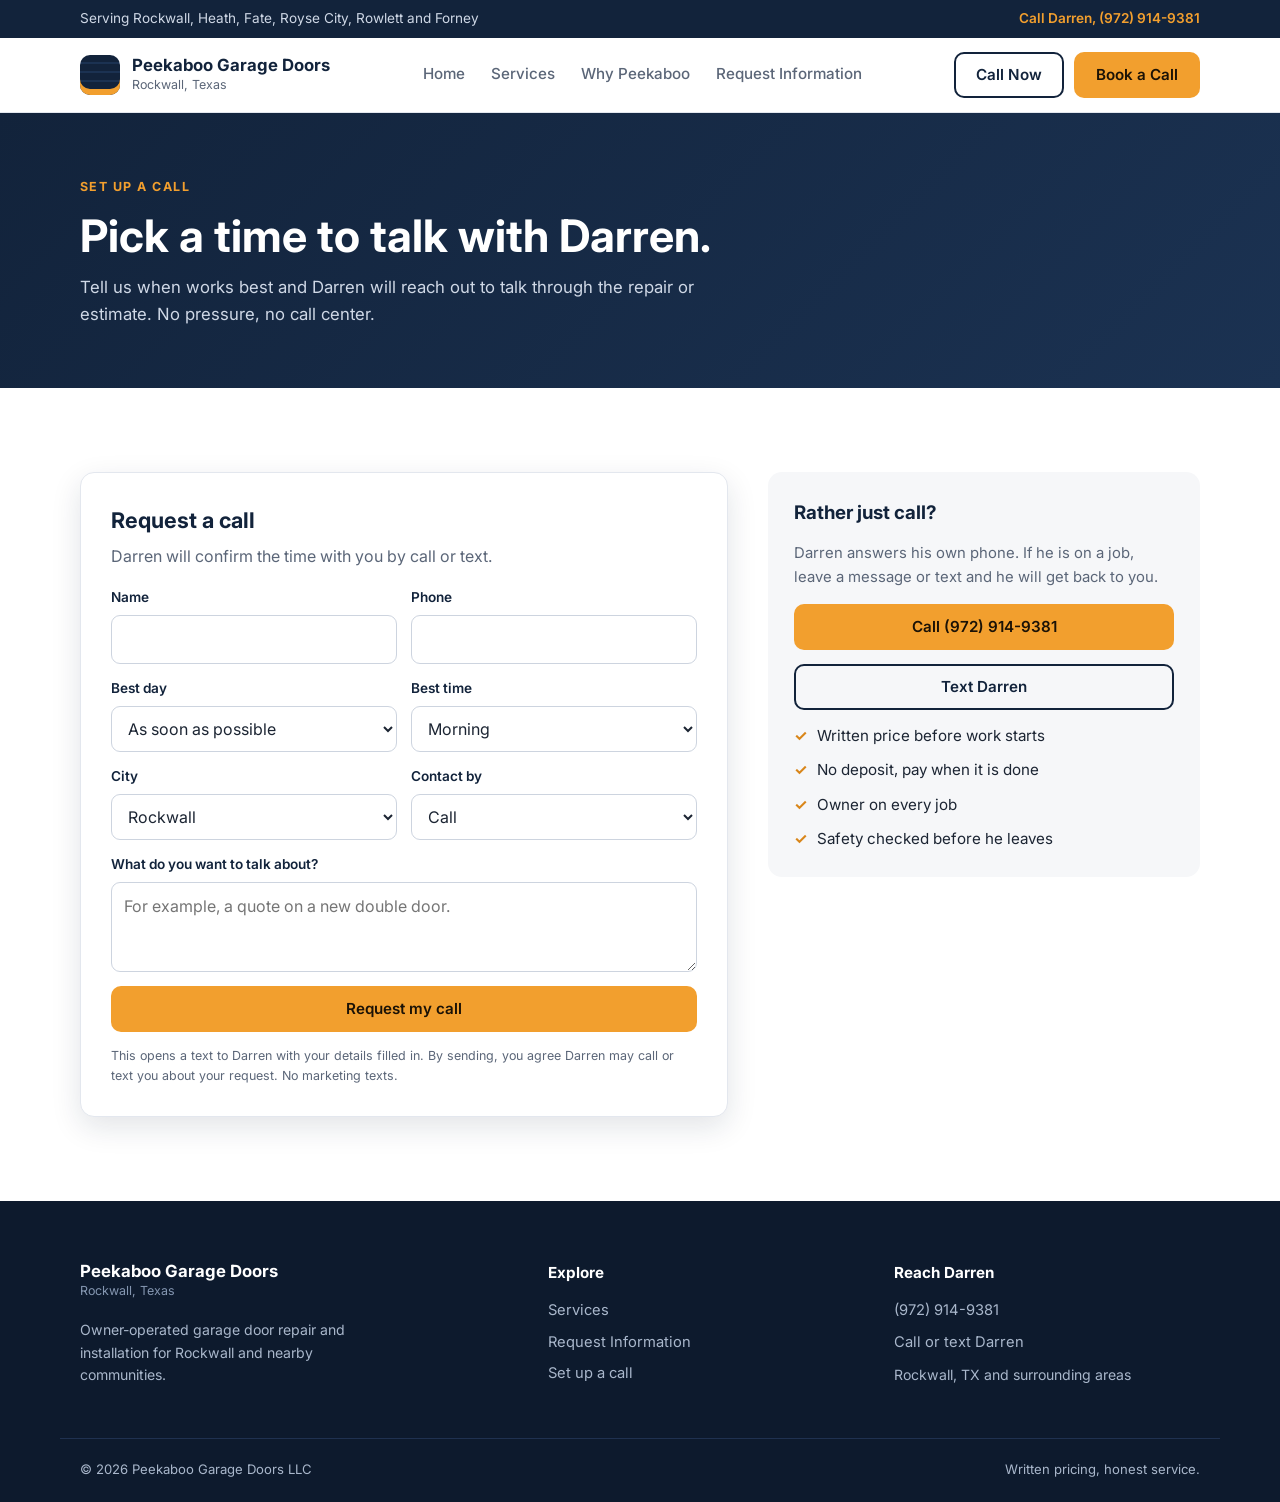
==== appointment.html @ 3a41a0ae "Add files via upload" ====
<!doctype html>
<html lang="en">
<head>
<meta charset="utf-8"><meta name="viewport" content="width=device-width, initial-scale=1">
<meta name="description" content="Set up a call with Darren at Peekaboo Garage Doors to talk through a garage door repair or estimate in Rockwall, TX.">
<title>Set Up a Call | Peekaboo Garage Doors</title>
<link rel="stylesheet" href="styles.css">
</head>
<body>
<div class="topbar"><div class="container"><span>Serving Rockwall, Heath, Fate, Royse City, Rowlett and Forney</span><a href="tel:+19729149381">Call Darren, (972) 914-9381</a></div></div>
<header class="site-header"><div class="container nav"><a class="brand" href="index.html"><span class="brand-mark" aria-hidden="true"></span><span><strong>Peekaboo Garage Doors</strong><small>Rockwall, Texas</small></span></a><nav class="nav-links" aria-label="Main navigation"><a href="index.html">Home</a><a href="index.html#services">Services</a><a href="index.html#why-us">Why Peekaboo</a><a href="request-information.html">Request Information</a></nav><div class="nav-actions"><a class="btn btn-outline" href="tel:+19729149381">Call Now</a><a class="btn btn-primary" href="appointment.html">Book a Call</a><button class="mobile-toggle" aria-label="Open navigation" aria-expanded="false">☰</button></div></div></header>
<main>
<section class="page-hero"><div class="container"><div class="eyebrow">Set up a call</div><h1>Pick a time to talk with Darren.</h1><p>Tell us when works best and Darren will reach out to talk through the repair or estimate. No pressure, no call center.</p></div></section>
<section class="section"><div class="container page-grid"><div class="panel"><h2>Request a call</h2><p>Darren will confirm the time with you by call or text.</p>
<form class="form-grid" data-demo-form><div class="form-row"><div class="field"><label for="ap-name">Name</label><input id="ap-name" name="name" autocomplete="name" required></div><div class="field"><label for="ap-phone">Phone</label><input id="ap-phone" name="phone" type="tel" autocomplete="tel" required></div></div>
<div class="form-row"><div class="field"><label for="ap-day">Best day</label><select id="ap-day" name="day"><option>As soon as possible</option><option>Monday</option><option>Tuesday</option><option>Wednesday</option><option>Thursday</option><option>Friday</option><option>Saturday</option></select></div><div class="field"><label for="ap-time">Best time</label><select id="ap-time" name="time"><option>Morning</option><option>Midday</option><option>Afternoon</option><option>Evening</option></select></div></div>
<div class="form-row"><div class="field"><label for="ap-city">City</label><select id="ap-city" name="city"><option>Rockwall</option><option>Heath</option><option>Fate</option><option>Royse City</option><option>Rowlett</option><option>Forney</option><option>Other</option></select></div><div class="field"><label for="ap-method">Contact by</label><select id="ap-method" name="method"><option>Call</option><option>Text</option></select></div></div>
<div class="field"><label for="ap-issue">What do you want to talk about?</label><textarea id="ap-issue" name="issue" placeholder="For example, a quote on a new double door."></textarea></div>
<button class="btn btn-primary" type="submit">Request my call</button><div class="form-status" role="status"></div><p class="fineprint">This opens a text to Darren with your details filled in. By sending, you agree Darren may call or text you about your request. No marketing texts.</p></form></div><aside class="side-card"><h3>Rather just call?</h3><p>Darren answers his own phone. If he is on a job, leave a message or text and he will get back to you.</p><a class="btn btn-primary" href="tel:+19729149381">Call (972) 914-9381</a><a class="btn btn-outline" href="sms:+19729149381">Text Darren</a><ul class="check-list"><li>Written price before work starts</li><li>No deposit, pay when it is done</li><li>Owner on every job</li><li>Safety checked before he leaves</li></ul></aside></div></section>
</main>
<footer class="footer"><div class="container footer-grid"><div><a class="brand" href="index.html"><span class="brand-mark" aria-hidden="true"></span><span><strong>Peekaboo Garage Doors</strong><small>Rockwall, Texas</small></span></a><p style="max-width:290px;margin-top:18px;font-size:.88rem">Owner-operated garage door repair and installation for Rockwall and nearby communities.</p></div><div><h3>Explore</h3><a href="index.html#services">Services</a><a href="request-information.html">Request Information</a><a href="appointment.html">Set up a call</a></div><div><h3>Reach Darren</h3><a href="tel:+19729149381">(972) 914-9381</a><a href="tel:+19729149381">Call or text Darren</a><span style="font-size:.88rem">Rockwall, TX and surrounding areas</span></div></div><div class="container footer-bottom"><span>© 2026 Peekaboo Garage Doors LLC</span><span>Written pricing, honest service.</span></div></footer><div class="mobile-call-bar"><span>Need help with the door?</span><a href="tel:+19729149381">Call Darren</a></div><script src="script.js"></script>
</body></html>
---- styles.css ----
@import url('https://fonts.googleapis.com/css2?family=Inter:wght@400;500;600;700;800&display=swap');

:root{
  --navy:#12233b;
  --navy-2:#1b3252;
  --ink:#1c2533;
  --muted:#5b6678;
  --line:#e3e7ee;
  --bg:#f6f7f9;
  --white:#ffffff;
  --accent:#f29f2e;
  --accent-dark:#d9861a;
  --radius:14px;
  --shadow:0 10px 30px rgba(18,35,59,.12);
}
*{box-sizing:border-box;margin:0;padding:0}
html{scroll-behavior:smooth}
body{font-family:Inter,system-ui,-apple-system,Segoe UI,Roboto,sans-serif;color:var(--ink);background:var(--white);line-height:1.6;font-size:16px}
img{max-width:100%;display:block}
a{color:inherit;text-decoration:none}
.container{width:100%;max-width:1160px;margin:0 auto;padding:0 20px}

/* Top bar */
.topbar{background:var(--navy);color:#cfd8e6;font-size:.85rem}
.topbar .container{display:flex;justify-content:space-between;align-items:center;gap:12px;padding-top:8px;padding-bottom:8px}
.topbar a{color:var(--accent);font-weight:600;white-space:nowrap}

/* Header */
.site-header{background:var(--white);border-bottom:1px solid var(--line);position:sticky;top:0;z-index:50}
.nav{display:flex;align-items:center;justify-content:space-between;gap:20px;min-height:74px}
.brand{display:flex;align-items:center;gap:12px}
.brand strong{display:block;font-size:1.05rem;color:var(--navy);line-height:1.2}
.brand small{display:block;font-size:.78rem;color:var(--muted)}
.brand-mark{width:40px;height:40px;border-radius:10px;background:
  repeating-linear-gradient(180deg,var(--navy) 0 7px,var(--navy-2) 7px 9px);
  position:relative;flex-shrink:0;box-shadow:inset 0 -6px 0 var(--accent)}
.nav-links{display:flex;gap:26px;font-weight:500;font-size:.95rem}
.nav-links a{color:var(--muted);padding:6px 0;border-bottom:2px solid transparent}
.nav-links a:hover,.nav-links a.active{color:var(--navy);border-color:var(--accent)}
.nav-actions{display:flex;align-items:center;gap:10px}
.mobile-toggle{display:none;background:none;border:1px solid var(--line);border-radius:8px;font-size:1.3rem;width:42px;height:42px;cursor:pointer;color:var(--navy)}

/* Buttons */
.btn{display:inline-flex;align-items:center;justify-content:center;gap:8px;padding:12px 20px;border-radius:10px;font-weight:600;font-size:.95rem;border:2px solid transparent;cursor:pointer;transition:.15s ease;font-family:inherit;line-height:1.2}
.btn-primary{background:var(--accent);color:#1b1206}
.btn-primary:hover{background:var(--accent-dark)}
.btn-outline{border-color:var(--navy);color:var(--navy);background:transparent}
.btn-outline:hover{background:var(--navy);color:var(--white)}
.btn-light{background:var(--white);color:var(--navy);border-color:var(--white)}
.btn-light:hover{background:transparent;color:var(--white)}

/* Hero */
.hero{background:linear-gradient(135deg,var(--navy) 0%,var(--navy-2) 100%);color:var(--white);padding:72px 0 80px}
.hero-grid{display:grid;grid-template-columns:1.1fr .9fr;gap:48px;align-items:center}
.eyebrow{display:inline-block;font-size:.78rem;font-weight:700;letter-spacing:.12em;text-transform:uppercase;color:var(--accent);margin-bottom:14px}
.hero h1{font-size:clamp(2.1rem,4.6vw,3.4rem);line-height:1.1;font-weight:800;margin-bottom:18px}
.hero h1 em{font-style:normal;color:var(--accent)}
.hero p{color:#cfd8e6;font-size:1.1rem;max-width:540px;margin-bottom:28px}
.hero-actions{display:flex;flex-wrap:wrap;gap:12px;margin-bottom:18px}
.hero .btn-light:hover{border-color:var(--white)}
.hero-note{font-size:.88rem;color:#9fb0c8}

/* Cards and forms */
.estimate-card{background:var(--white);color:var(--ink);border-radius:var(--radius);padding:30px;box-shadow:0 20px 50px rgba(0,0,0,.25)}
.card-kicker{font-size:.75rem;font-weight:700;letter-spacing:.1em;text-transform:uppercase;color:var(--accent-dark);margin-bottom:6px}
.estimate-card h2{font-size:1.5rem;color:var(--navy);margin-bottom:6px}
.estimate-card > p{color:var(--muted);font-size:.95rem;margin-bottom:18px}
.form-grid{display:grid;gap:14px}
.form-row{display:grid;grid-template-columns:1fr 1fr;gap:14px}
.field{display:flex;flex-direction:column;gap:6px}
.field label{font-size:.85rem;font-weight:600;color:var(--navy)}
.field input,.field select,.field textarea{font:inherit;font-size:16px;padding:11px 12px;border:1px solid #cdd4df;border-radius:9px;background:var(--white);color:var(--ink);width:100%}
.field textarea{min-height:90px;resize:vertical}
.field input:focus,.field select:focus,.field textarea:focus{outline:none;border-color:var(--accent);box-shadow:0 0 0 3px rgba(242,159,46,.2)}
.form-status{font-size:.9rem;font-weight:600;color:#1f7a3f;min-height:0}
.form-status:empty{display:none}
.form-status.error{color:#b42318}
.form-status a{text-decoration:underline}
.fineprint{font-size:.78rem;color:var(--muted)}

/* Trust strip */
.trust-strip{background:var(--bg);border-bottom:1px solid var(--line)}
.trust-grid{display:grid;grid-template-columns:repeat(4,1fr);gap:16px;padding-top:22px;padding-bottom:22px}
.trust-item{display:flex;align-items:center;gap:10px;font-weight:600;color:var(--navy);font-size:.95rem}
.trust-icon{width:26px;height:26px;border-radius:50%;background:var(--accent);color:#1b1206;display:inline-flex;align-items:center;justify-content:center;font-size:.8rem;flex-shrink:0}

/* Sections */
.section{padding:84px 0}
.section-head{max-width:640px;margin-bottom:42px}
.section-head.center{text-align:center;margin-left:auto;margin-right:auto}
.section-head h2{font-size:clamp(1.7rem,3.2vw,2.4rem);line-height:1.2;color:var(--navy);margin-bottom:12px}
.section-head p{color:var(--muted);font-size:1.05rem}

/* Services */
.service-grid{display:grid;grid-template-columns:repeat(4,1fr);gap:18px}
.service-card{display:flex;flex-direction:column;background:var(--white);border:1px solid var(--line);border-radius:var(--radius);padding:26px;transition:.18s ease}
.service-card:hover{transform:translateY(-4px);box-shadow:var(--shadow);border-color:transparent}
.service-number{font-size:.72rem;font-weight:700;letter-spacing:.1em;color:var(--accent-dark);margin-bottom:14px}
.service-card h3{font-size:1.2rem;color:var(--navy);margin-bottom:8px}
.service-card p{color:var(--muted);font-size:.93rem;flex:1;margin-bottom:18px}
.service-arrow{font-weight:600;font-size:.9rem;color:var(--navy)}

/* Dark section */
.dark-section{background:var(--navy);color:var(--white)}
.dark-section .section-head h2{color:var(--white)}
.dark-section .section-head p{color:#cfd8e6}
.split{display:grid;grid-template-columns:1.1fr .9fr;gap:56px;align-items:center}
.proof-list{display:grid;gap:18px}
.proof{display:flex;gap:14px;align-items:flex-start}
.proof-mark{width:30px;height:30px;border-radius:50%;background:var(--accent);color:#1b1206;display:inline-flex;align-items:center;justify-content:center;font-weight:700;flex-shrink:0}
.proof strong{display:block;font-size:1.05rem}
.proof span{color:#b9c6d8;font-size:.93rem}
.door-visual{aspect-ratio:1/1;border-radius:18px;border:10px solid #2a446a;background:
  repeating-linear-gradient(180deg,#e9edf3 0 22%,#c9d2df 22% 25%);
  position:relative;box-shadow:0 30px 60px rgba(0,0,0,.35);overflow:hidden}
.door-visual::before{content:"";position:absolute;inset:0;background:
  repeating-linear-gradient(90deg,transparent 0 24%,rgba(18,35,59,.08) 24% 25%)}
.door-visual::after{content:"";position:absolute;left:50%;bottom:9%;width:22%;height:4%;transform:translateX(-50%);background:var(--navy);border-radius:4px}

/* Steps */
.steps{display:grid;grid-template-columns:repeat(4,1fr);gap:18px}
.step{background:var(--bg);border-radius:var(--radius);padding:26px}
.step b{display:block;font-size:1.6rem;color:var(--accent-dark);margin-bottom:10px}
.step h3{color:var(--navy);font-size:1.1rem;margin-bottom:6px}
.step p{color:var(--muted);font-size:.93rem}

/* CTA */
.cta{padding:0 0 84px}
.cta-box{background:linear-gradient(135deg,var(--accent) 0%,#f6b85e 100%);border-radius:20px;padding:44px;display:flex;justify-content:space-between;align-items:center;gap:24px;flex-wrap:wrap}
.cta-box h2{color:#1b1206;font-size:1.7rem;margin-bottom:6px}
.cta-box p{color:#3d2a0d}
.cta-box .btn-light{border-color:var(--navy);background:var(--navy);color:var(--white)}
.cta-box .btn-light:hover{background:transparent;color:var(--navy)}

/* Page hero for inner pages */
.page-hero{background:linear-gradient(135deg,var(--navy) 0%,var(--navy-2) 100%);color:var(--white);padding:60px 0}
.page-hero h1{font-size:clamp(1.9rem,4vw,2.8rem);line-height:1.15;margin-bottom:12px}
.page-hero p{color:#cfd8e6;max-width:620px;font-size:1.05rem}
.page-grid{display:grid;grid-template-columns:1.2fr .8fr;gap:40px;align-items:start}
.panel{background:var(--white);border:1px solid var(--line);border-radius:var(--radius);padding:30px;box-shadow:var(--shadow)}
.panel h2{color:var(--navy);font-size:1.35rem;margin-bottom:6px}
.panel > p{color:var(--muted);margin-bottom:18px}
.side-card{background:var(--bg);border-radius:var(--radius);padding:26px;display:grid;gap:14px}
.side-card h3{color:var(--navy)}
.side-card p{color:var(--muted);font-size:.93rem}
.check-list{list-style:none;display:grid;gap:10px}
.check-list li{display:flex;gap:10px;font-size:.95rem}
.check-list li::before{content:"✓";color:var(--accent-dark);font-weight:700}

/* Footer */
.footer{background:#0d1a2d;color:#a9b7cb;padding:60px 0 0}
.footer .brand strong{color:var(--white)}
.footer .brand small{color:#8496b0}
.footer-grid{display:grid;grid-template-columns:1.4fr 1fr 1fr;gap:40px}
.footer h3{color:var(--white);font-size:.95rem;margin-bottom:14px}
.footer-grid a{display:block;margin-bottom:8px;font-size:.92rem}
.footer-grid a:hover{color:var(--accent)}
.footer-bottom{display:flex;justify-content:space-between;gap:12px;flex-wrap:wrap;border-top:1px solid #1f3150;margin-top:44px;padding-top:20px;padding-bottom:22px;font-size:.82rem}

/* Mobile call bar */
.mobile-call-bar{display:none}

/* Responsive */
@media (max-width:980px){
  .hero-grid,.split,.page-grid{grid-template-columns:1fr}
  .service-grid,.steps{grid-template-columns:repeat(2,1fr)}
  .trust-grid{grid-template-columns:repeat(2,1fr)}
  .door-visual{max-width:380px;margin:0 auto;width:100%}
}
@media (max-width:820px){
  .nav-links{display:none;position:absolute;top:100%;left:0;right:0;background:var(--white);flex-direction:column;gap:0;border-bottom:1px solid var(--line);box-shadow:var(--shadow)}
  .nav-links.open{display:flex}
  .nav-links a{padding:14px 20px;border-bottom:1px solid var(--line)}
  .nav-actions .btn-outline{display:none}
  .mobile-toggle{display:inline-flex;align-items:center;justify-content:center}
  .topbar span{display:none}
  .topbar .container{justify-content:center}
}
@media (max-width:600px){
  .container{padding:0 16px}
  .nav-actions .btn-primary{padding:10px 14px;font-size:.88rem}
  .brand small{display:none}
  .hero{padding:48px 0 56px}
  .section{padding:60px 0}
  .form-row,.service-grid,.steps,.trust-grid,.footer-grid{grid-template-columns:1fr}
  .estimate-card,.panel{padding:22px}
  .cta-box{padding:30px}
  body{padding-bottom:64px}
  .mobile-call-bar{display:flex;position:fixed;left:0;right:0;bottom:0;z-index:60;background:var(--navy);color:var(--white);align-items:center;justify-content:space-between;gap:10px;padding:10px 16px;font-size:.9rem;box-shadow:0 -6px 20px rgba(0,0,0,.2)}
  .mobile-call-bar a{background:var(--accent);color:#1b1206;font-weight:700;padding:10px 16px;border-radius:9px}
}

/* Keep card text readable inside the dark hero */
.hero .estimate-card p{color:var(--muted);font-size:.95rem;margin-bottom:18px;max-width:none}
.hero .estimate-card .fineprint{font-size:.78rem;margin-bottom:0}
.btn{white-space:nowrap}
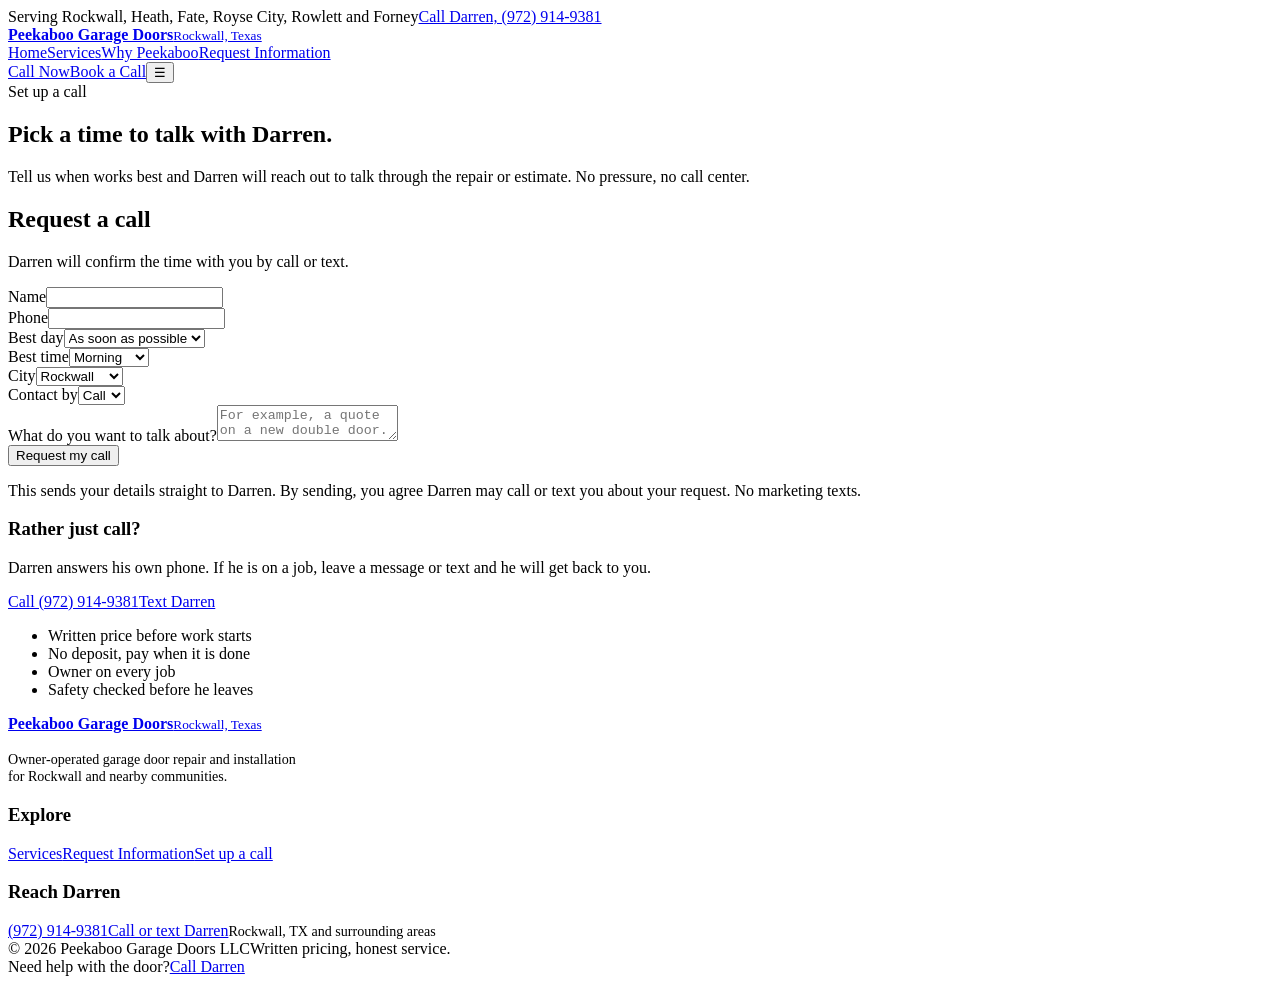
==== commit 1283c9c5: "Email form submissions to Darren, text as fallback" ====
--- a/appointment.html
+++ b/appointment.html
@@ -16,7 +16,7 @@
 <div class="form-row"><div class="field"><label for="ap-day">Best day</label><select id="ap-day" name="day"><option>As soon as possible</option><option>Monday</option><option>Tuesday</option><option>Wednesday</option><option>Thursday</option><option>Friday</option><option>Saturday</option></select></div><div class="field"><label for="ap-time">Best time</label><select id="ap-time" name="time"><option>Morning</option><option>Midday</option><option>Afternoon</option><option>Evening</option></select></div></div>
 <div class="form-row"><div class="field"><label for="ap-city">City</label><select id="ap-city" name="city"><option>Rockwall</option><option>Heath</option><option>Fate</option><option>Royse City</option><option>Rowlett</option><option>Forney</option><option>Other</option></select></div><div class="field"><label for="ap-method">Contact by</label><select id="ap-method" name="method"><option>Call</option><option>Text</option></select></div></div>
 <div class="field"><label for="ap-issue">What do you want to talk about?</label><textarea id="ap-issue" name="issue" placeholder="For example, a quote on a new double door."></textarea></div>
-<button class="btn btn-primary" type="submit">Request my call</button><div class="form-status" role="status"></div><p class="fineprint">This opens a text to Darren with your details filled in. By sending, you agree Darren may call or text you about your request. No marketing texts.</p></form></div><aside class="side-card"><h3>Rather just call?</h3><p>Darren answers his own phone. If he is on a job, leave a message or text and he will get back to you.</p><a class="btn btn-primary" href="tel:+19729149381">Call (972) 914-9381</a><a class="btn btn-outline" href="sms:+19729149381">Text Darren</a><ul class="check-list"><li>Written price before work starts</li><li>No deposit, pay when it is done</li><li>Owner on every job</li><li>Safety checked before he leaves</li></ul></aside></div></section>
+<button class="btn btn-primary" type="submit">Request my call</button><div class="form-status" role="status"></div><p class="fineprint">This sends your details straight to Darren. By sending, you agree Darren may call or text you about your request. No marketing texts.</p></form></div><aside class="side-card"><h3>Rather just call?</h3><p>Darren answers his own phone. If he is on a job, leave a message or text and he will get back to you.</p><a class="btn btn-primary" href="tel:+19729149381">Call (972) 914-9381</a><a class="btn btn-outline" href="sms:+19729149381">Text Darren</a><ul class="check-list"><li>Written price before work starts</li><li>No deposit, pay when it is done</li><li>Owner on every job</li><li>Safety checked before he leaves</li></ul></aside></div></section>
 </main>
 <footer class="footer"><div class="container footer-grid"><div><a class="brand" href="index.html"><span class="brand-mark" aria-hidden="true"></span><span><strong>Peekaboo Garage Doors</strong><small>Rockwall, Texas</small></span></a><p style="max-width:290px;margin-top:18px;font-size:.88rem">Owner-operated garage door repair and installation for Rockwall and nearby communities.</p></div><div><h3>Explore</h3><a href="index.html#services">Services</a><a href="request-information.html">Request Information</a><a href="appointment.html">Set up a call</a></div><div><h3>Reach Darren</h3><a href="tel:+19729149381">(972) 914-9381</a><a href="tel:+19729149381">Call or text Darren</a><span style="font-size:.88rem">Rockwall, TX and surrounding areas</span></div></div><div class="container footer-bottom"><span>© 2026 Peekaboo Garage Doors LLC</span><span>Written pricing, honest service.</span></div></footer><div class="mobile-call-bar"><span>Need help with the door?</span><a href="tel:+19729149381">Call Darren</a></div><script src="script.js"></script>
 </body></html>
